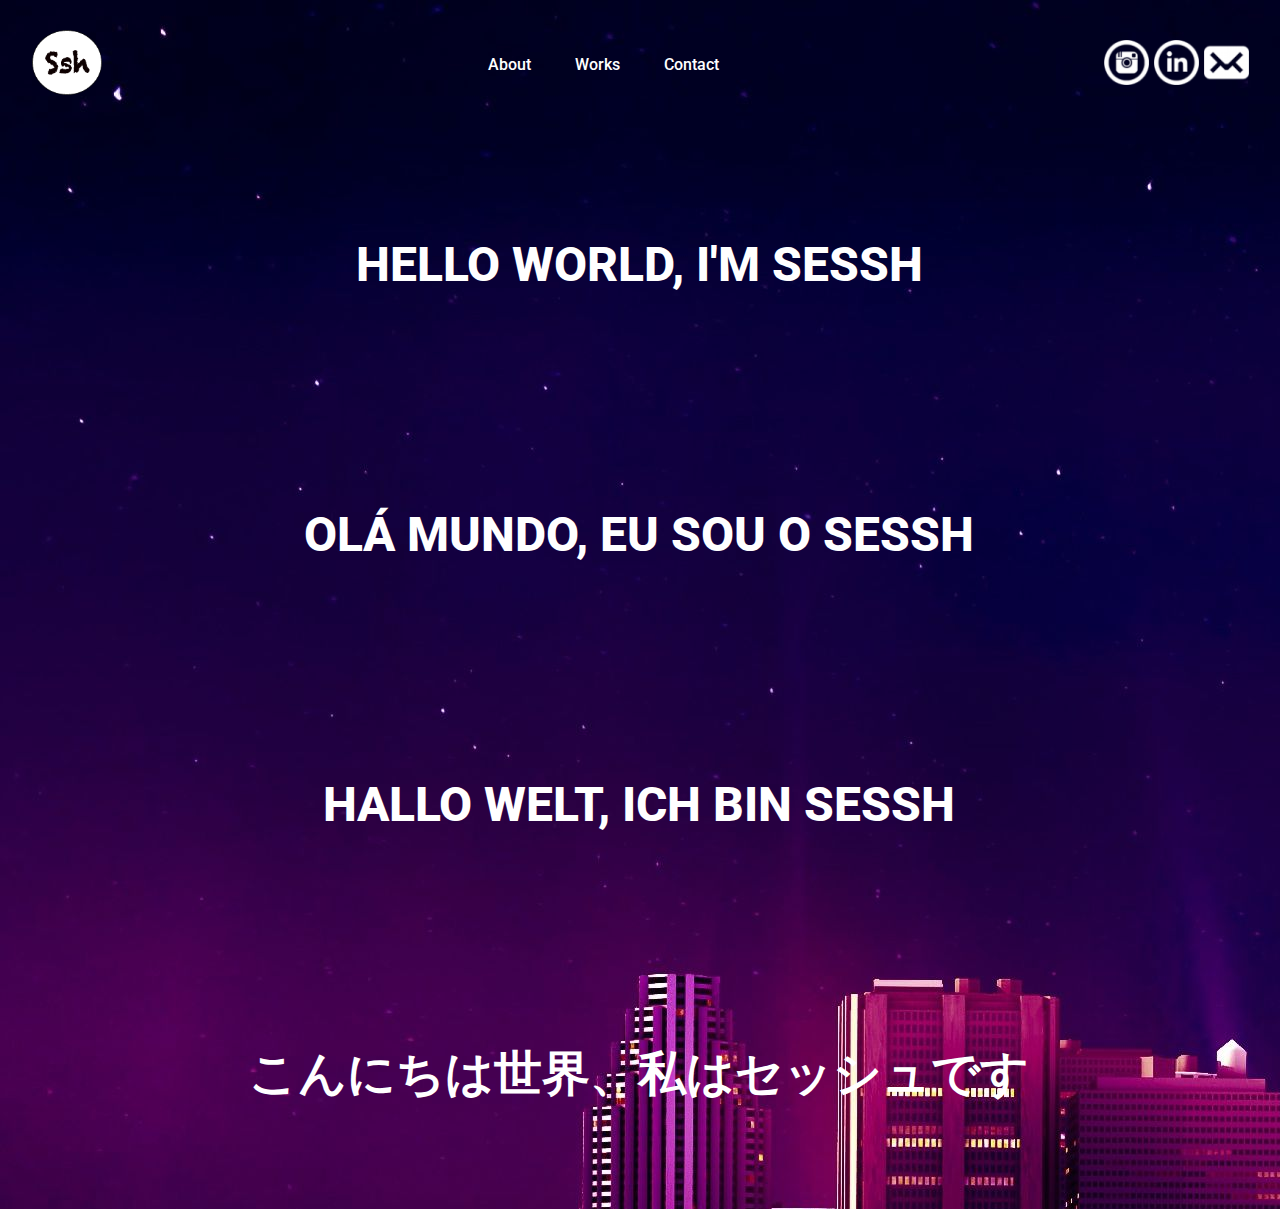
==== index.html @ ea492f53 "osso" ====
<!DOCTYPE html>
<html lang="en">

<head>
    <meta charset="UTF-8">
    <meta name="viewport" content="width=device-width, initial-scale=1.0">
    <title>Sessh's House</title>
    <link rel="stylesheet" href="css/style.css">

    <link rel="preconnect" href="https://fonts.gstatic.com">
    <link href="https://fonts.googleapis.com/css2?family=Roboto:wght@300;500;900&display=swap" rel="stylesheet">
</head>

<body>


    <header class="header">

        <a href="/index.html"><img class="logo" src="img/sessh-logo.png" alt="sessh-logo"></a>


        <!--começo da nav-bar-->

        <nav class="nav-bar">
            <ul>
                <li><a href="/about.html">About</a></li>
                <li><a href="https://github.com/areyousessh">Works</a></li>
                <li><a href="https://wa.me/message/VROEH55DDPFCD1">Contact</a></li>
            </ul>
        </nav>


        <!--fim da nav-bar-->


        <!--começo da social-bar-->

        <div class="social-media">
            <a class="insta" href="https://www.instagram.com/sesshtech/" target="blank"><img src="img/instalogo.png"
                    width="45" height="45" alt="insta-logo"></a>
            <a class="link" href="https://www.linkedin.com/in/gustavo-henrique-alves-dos-santos-7a57a7122/"
                target="blank"><img src="img/linklogo.png" width="45" height="45" alt="linkedin-logo"></a>
            <a class="mail" href="mailto:gusalvescontato@gmail.com" target="blank"><img src="img/gmaillogo.png"
                    width="45" height="45" alt="email-logo"></a>


        </div>

        <!--fim da social-bar-->



    </header>

    <!--Multi-language hello-->




    <p class="typewriter">Hello world, I'm Sessh</p>
    <p class="typewriter2">Olá mundo, eu sou o Sessh</p>
    <p class="typewriter3">Hallo Welt, ich bin Sessh</p>
    <p class="typewriter4">こんにちは世界、私はセッシュです</p>


</body>

</html>
---- css/style.css ----
* {
    margin: 0;
    padding: 0;

}


body {
    background-image: url(/img/tokyo.jpg);


}

li,
a,
img {
    font-family: 'Roboto', sans-serif;
    font-weight: 500;
    font-size: 16px;
    color: rgba(255, 255, 255);
    text-decoration: none;
}

header {
    display: flex;
    justify-content: space-between;
    align-items: center;
    padding: 30px;
}



.logo {
    cursor: pointer;

}

.nav-bar {
    list-style: none;
    background-color: transparent;

}

.nav-bar li {
    display: inline-block;
    padding: 0px 20px;
    text-decoration: none;
}

.nav-bar a {
    text-decoration: none;
}

.nav-bar li a {
    transition: all 0.3s ease 0s;
}

.nav-bar li a:hover {
    color: #0088a9;
}


.social-media {
    display: flex;
    align-items: center;
    justify-content: space-between;
    margin-right: 1px;
    list-style: none;
}

.insta {
    padding-right: 5px;
}

.link {
    padding-right: 5px;
}


.logo {
    width: 70px;
    height: 65px;
    margin-left: 2px;
    list-style: none;
}

p {
    margin: 0;
}

.typewriter {
    font-family: 'Roboto', sans-serif;
    color: rgba(255, 255, 255);
    text-decoration: none;
    font-weight: 800;
    font-size: 3rem;
    text-transform: uppercase;
    height: 30vh;
    display: flex;
    justify-content: center;
    align-items: center;
    border-right: 2px solid transparent;
    margin: 0 auto;
    white-space: nowrap;
    overflow: hidden;
}


.typewriter2 {
    font-family: 'Roboto', sans-serif;
    color: rgba(255, 255, 255);
    text-decoration: none;
    font-weight: 800;
    font-size: 3rem;
    text-transform: uppercase;
    height: 30vh;
    display: flex;
    justify-content: center;
    align-items: center;
    border-right: 2px solid transparent;
    margin: 0 auto;
    white-space: nowrap;
    overflow: hidden;
}

.typewriter3 {
    font-family: 'Roboto', sans-serif;
    color: rgba(255, 255, 255);
    text-decoration: none;
    font-weight: 800;
    font-size: 3rem;
    text-transform: uppercase;
    height: 30vh;
    display: flex;
    justify-content: center;
    align-items: center;
    border-right: 2px solid transparent;
    margin: 0 auto;
    white-space: nowrap;
    overflow: hidden;
}

.typewriter4 {
    font-family: 'Roboto', sans-serif;
    color: rgba(255, 255, 255);
    text-decoration: none;
    font-weight: 800;
    font-size: 3rem;
    text-transform: uppercase;
    height: 30vh;
    display: flex;
    justify-content: center;
    align-items: center;
    border-right: 2px solid transparent;
    margin: 0 auto;
    white-space: nowrap;
    overflow: hidden;
}


.typewriter {
    animation: blinkCursor 500ms steps(40) infinite normal, typewriter 6s steps(40) 2s normal both;
}

@keyframes typewriter {
    from {
        width: 0;
    }

    to {
        width: 18em;
    }
}

@keyframes blinkCursor {
    from {
        border-right-color: transparent;
    }

    to {
        border-right-color: transparent;
    }
}


.typewriter2 {
    animation: blinkCursor 500ms steps(40) infinite normal, typewriter 6s steps(40) 2s normal both;
}

@keyframes typewriter2 {
    from {
        width: 0;
    }

    to {
        width: 18em;
    }
}

@keyframes blinkCursor {
    from {
        border-right-color: transparent;
    }

    to {
        border-right-color: transparent;
    }
}


.typewriter3 {
    animation: blinkCursor 500ms steps(40) infinite normal, typewriter 6s steps(40) 2s normal both;
}

@keyframes typewriter3 {
    from {
        width: 0;
    }

    to {
        width: 18em;
    }
}

@keyframes blinkCursor {
    from {
        border-right-color: transparent;
    }

    to {
        border-right-color: transparent;
    }
}


.typewriter4 {
    animation: blinkCursor 500ms steps(40) infinite normal, typewriter 6s steps(40) 2s normal both;
}

@keyframes typewriter4 {
    from {
        width: 0;
    }

    to {
        width: 18em;
    }
}

@keyframes blinkCursor {
    from {
        border-right-color: transparent;
    }

    to {
        border-right-color: transparent;
    }
}
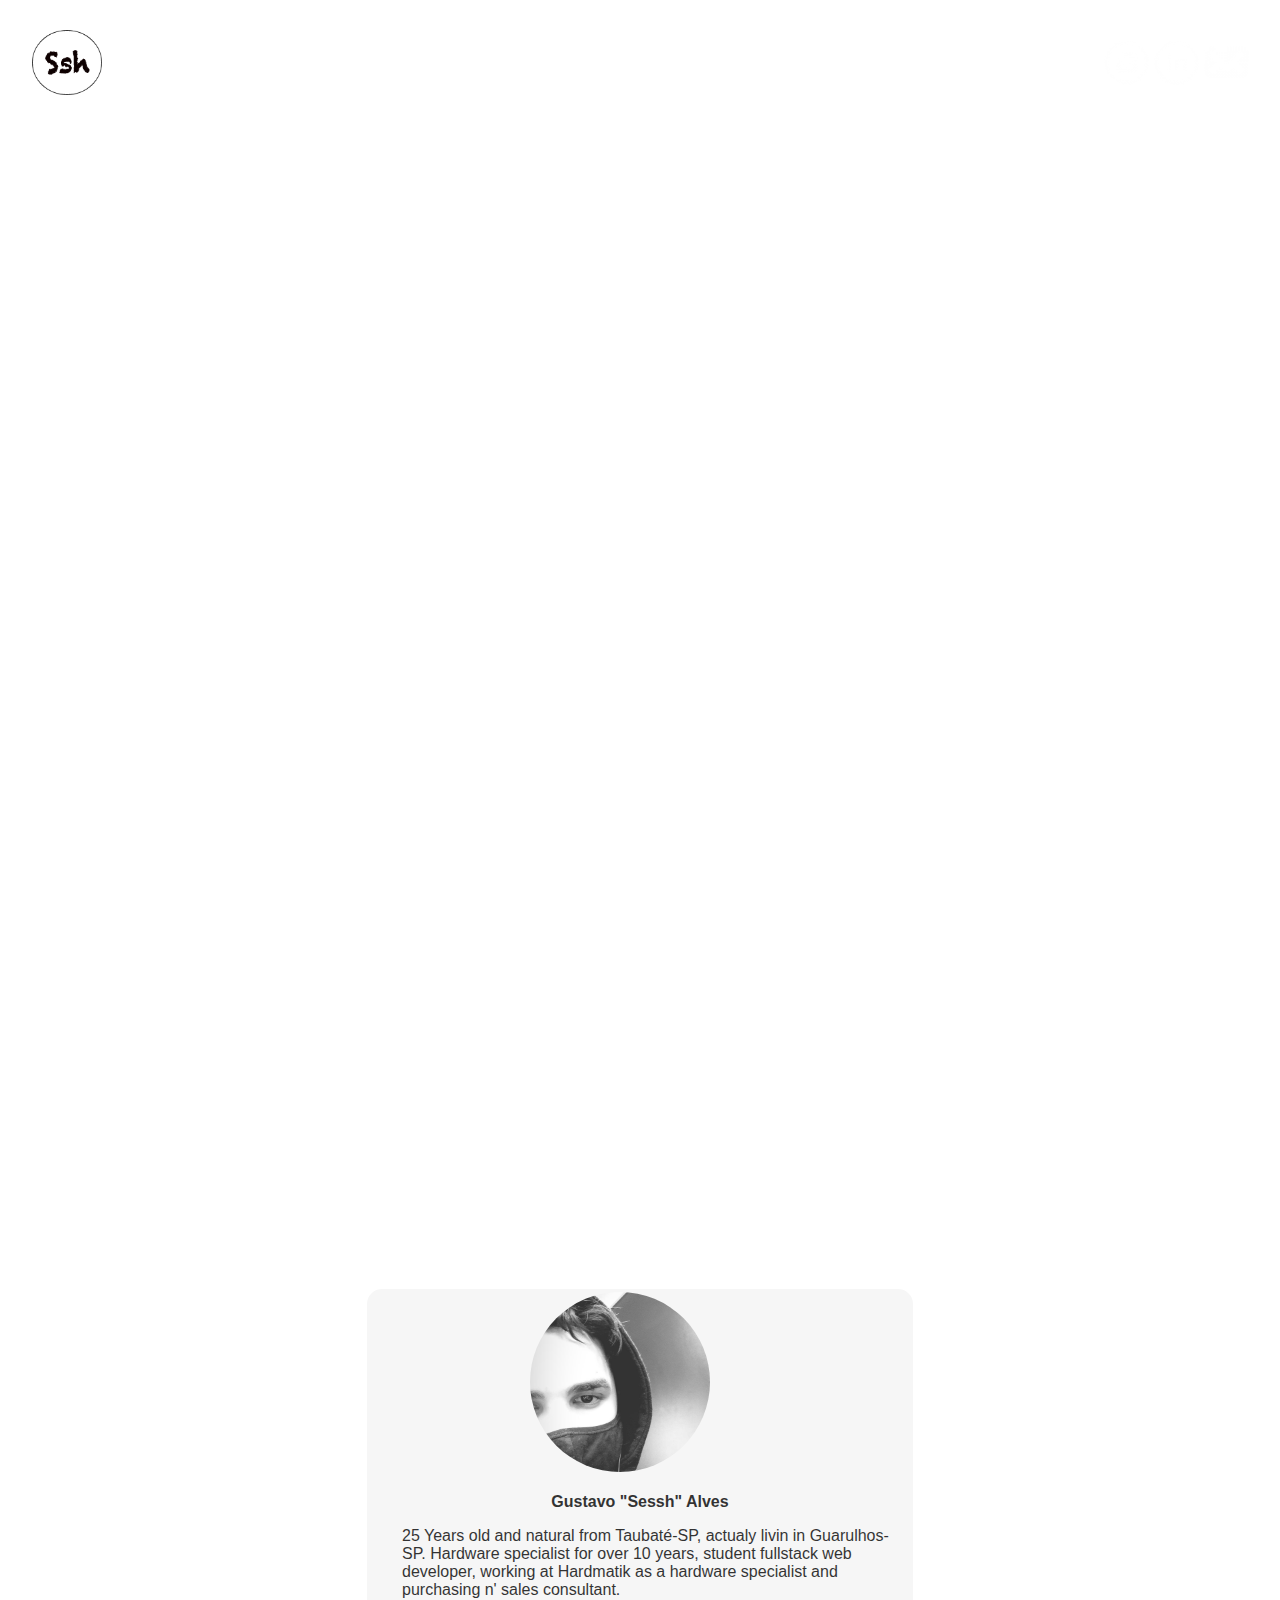
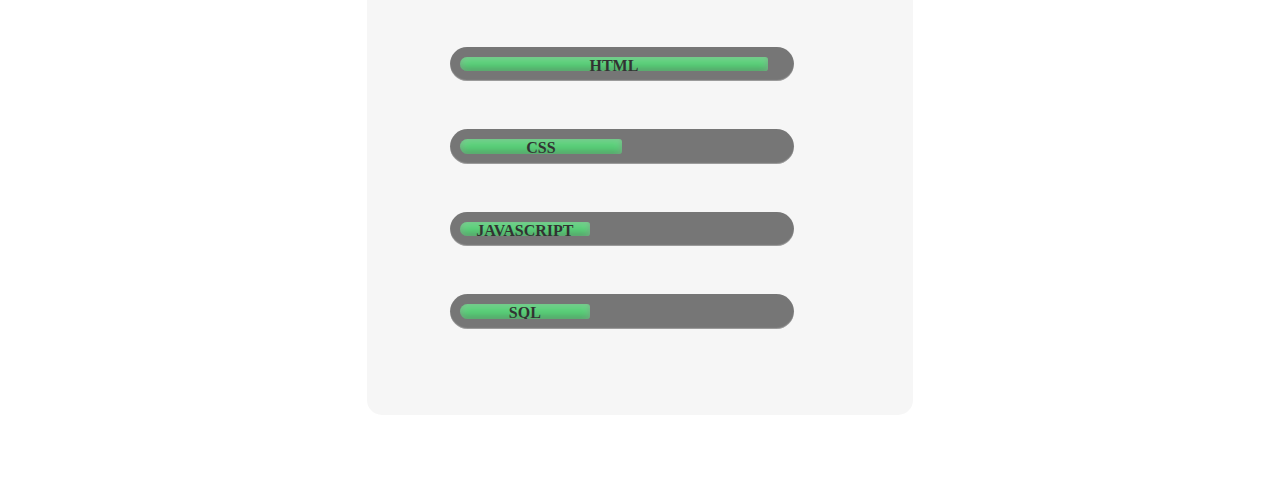
==== commit 74bd86bb: "finaly" ====
--- a/index.html
+++ b/index.html
@@ -23,7 +23,7 @@
 
         <nav class="nav-bar">
             <ul>
-                <li><a href="/about.html">About</a></li>
+                <li><a href="#box">About</a></li>
                 <li><a href="https://github.com/areyousessh">Works</a></li>
                 <li><a href="https://wa.me/message/VROEH55DDPFCD1">Contact</a></li>
             </ul>
@@ -63,6 +63,39 @@
     <p class="typewriter4">こんにちは世界、私はセッシュです</p>
 
 
+<section class="text-box">
+    
+        <img class="my-photo" src="/img/perfil.jpg">
+        <h3>Gustavo "Sessh" Alves <a name="box"></a></h3>
+        <div class="text"> 25 Years old and natural from Taubaté-SP, actualy livin in Guarulhos-SP.
+            Hardware specialist for over 10 years, student fullstack web developer,
+            working at Hardmatik as a hardware specialist and purchasing n' sales consultant.
+        </div>
+
+
+        <div class="meter-html">
+            <span style="width: 95%">HTML</span>
+        </div>
+
+        <div class="meter-css">
+            <span style="width: 50%">CSS</span>
+        </div>
+
+        <div class="meter-java">
+            <span style="width: 40%">JAVASCRIPT</span>
+        </div>
+
+        <div class="meter-sql">
+            <span style="width: 40%">SQL</span>
+        </div>
+
+
+    </section>
+
+
+</body>
+
+
 </body>
 
 </html>--- a/css/style.css
+++ b/css/style.css
@@ -6,7 +6,8 @@
 
 
 body {
-    background-image: url(/img/tokyo.jpg);
+    background-image: url(https://wallpapercave.com/wp/wp3102483.jpg);
+    background-image: no-repeat;
 
 
 }
@@ -255,4 +256,192 @@
     to {
         border-right-color: transparent;
     }
+}
+
+
+.text-box {
+    border-radius: 15px;
+    border: whitesmoke solid;
+    background: whitesmoke;
+    width: 60vh;
+    height: 80vh;
+    position: relative;
+    opacity: 80%;
+    margin: 5rem auto;
+
+}
+
+.text-box h3 {
+    color: black;
+    font-family: 'Noto Sans JP', sans-serif;
+    font-size: 1em;
+    margin: 1rem 10rem;
+}
+
+.my-photo {
+    width: 20vh;
+    height: 20vh;
+    position: relative;
+    margin-left: 10rem;
+    border-radius: 150px;
+
+}
+
+.text {
+    margin-left: 2rem;
+    color: black;
+    font-family: 'Noto Sans JP', sans-serif;
+}
+
+
+.text-box h3 {
+    text-align: center;
+}
+
+.skills h2 {
+    font-family: 'Noto Sans JP', sans-serif;
+    margin: 1rem;
+    text-align: center;
+    font-weight: 500;
+}
+
+.meter-html {
+    height: 2%;
+    width: 60%;
+    margin-left: 5rem;
+    margin-top: 3rem;
+    font-weight: 600;
+    text-align: center;
+    position: relative;
+    background: #555;
+    -moz-border-radius: 25px;
+    -webkit-border-radius: 25px;
+    border-radius: 25px;
+    padding: 10px;
+    box-shadow: inset 0 -1px 1px rgba(255, 255, 255, 0.3);
+}
+
+.meter-html span {
+    display: block;
+    height: 100%;
+    border-top-right-radius: 8px;
+    border-bottom-right-radius: 8px;
+    border-top-left-radius: 20px;
+    border-bottom-left-radius: 20px;
+    background-color: rgb(43, 194, 83);
+    background-image: linear-gradient(center bottom,
+            rgb(43, 194, 83) 95%,
+            rgb(84, 248, 84) 69%);
+
+    box-shadow:
+        inset 0 2px 9px rgba(255, 255, 255, 0.3),
+        inset 0 -2px 6px rgba(0, 0, 0, 0.4);
+    position: relative;
+    overflow: hidden;
+}
+
+
+.meter-css {
+    height: 2%;
+    width: 60%;
+    margin-left: 5rem;
+    margin-top: 3rem;
+    font-weight: 600;
+    text-align: center;
+    position: relative;
+    background: #555;
+    -moz-border-radius: 25px;
+    -webkit-border-radius: 25px;
+    border-radius: 25px;
+    padding: 10px;
+    box-shadow: inset 0 -1px 1px rgba(255, 255, 255, 0.3);
+}
+
+.meter-css span {
+    display: block;
+    height: 100%;
+    border-top-right-radius: 8px;
+    border-bottom-right-radius: 8px;
+    border-top-left-radius: 20px;
+    border-bottom-left-radius: 20px;
+    background-color: rgb(43, 194, 83);
+    background-image: linear-gradient(center bottom,
+            rgb(43, 194, 83) 95%,
+            rgb(84, 248, 84) 69%);
+
+    box-shadow:
+        inset 0 2px 9px rgba(255, 255, 255, 0.3),
+        inset 0 -2px 6px rgba(0, 0, 0, 0.4);
+    position: relative;
+    overflow: hidden;
+}
+
+.meter-java {
+    height: 2%;
+    width: 60%;
+    margin-left: 5rem;
+    margin-top: 3rem;
+    font-weight: 600;
+    text-align: center;
+    position: relative;
+    background: #555;
+    -moz-border-radius: 25px;
+    -webkit-border-radius: 25px;
+    border-radius: 25px;
+    padding: 10px;
+    box-shadow: inset 0 -1px 1px rgba(255, 255, 255, 0.3);
+}
+
+.meter-java span {
+    display: block;
+    height: 100%;
+    border-top-right-radius: 8px;
+    border-bottom-right-radius: 8px;
+    border-top-left-radius: 20px;
+    border-bottom-left-radius: 20px;
+    background-color: rgb(43, 194, 83);
+    background-image: linear-gradient(center bottom,
+            rgb(43, 194, 83) 95%,
+            rgb(84, 248, 84) 69%);
+
+    box-shadow:
+        inset 0 2px 9px rgba(255, 255, 255, 0.3),
+        inset 0 -2px 6px rgba(0, 0, 0, 0.4);
+    position: relative;
+    overflow: hidden;
+}
+
+.meter-sql {
+    height: 2%;
+    width: 60%;
+    margin-left: 5rem;
+    margin-top: 3rem;
+    font-weight: 600;
+    text-align: center;
+    position: relative;
+    background: #555;
+    -moz-border-radius: 25px;
+    -webkit-border-radius: 25px;
+    border-radius: 25px;
+    padding: 10px;
+    box-shadow: inset 0 -1px 1px rgba(255, 255, 255, 0.3);
+}
+
+.meter-sql span {
+    display: block;
+    height: 100%;
+    border-top-right-radius: 8px;
+    border-bottom-right-radius: 8px;
+    border-top-left-radius: 20px;
+    border-bottom-left-radius: 20px;
+    background-color: rgb(43, 194, 83);
+    background-image: linear-gradient(center bottom,
+            rgb(43, 194, 83) 95%,
+            rgb(84, 248, 84) 69%);
+
+    box-shadow:
+        inset 0 2px 9px rgba(255, 255, 255, 0.3),
+        inset 0 -2px 6px rgba(0, 0, 0, 0.4);
+    position: relative;
+    overflow: hidden;
 }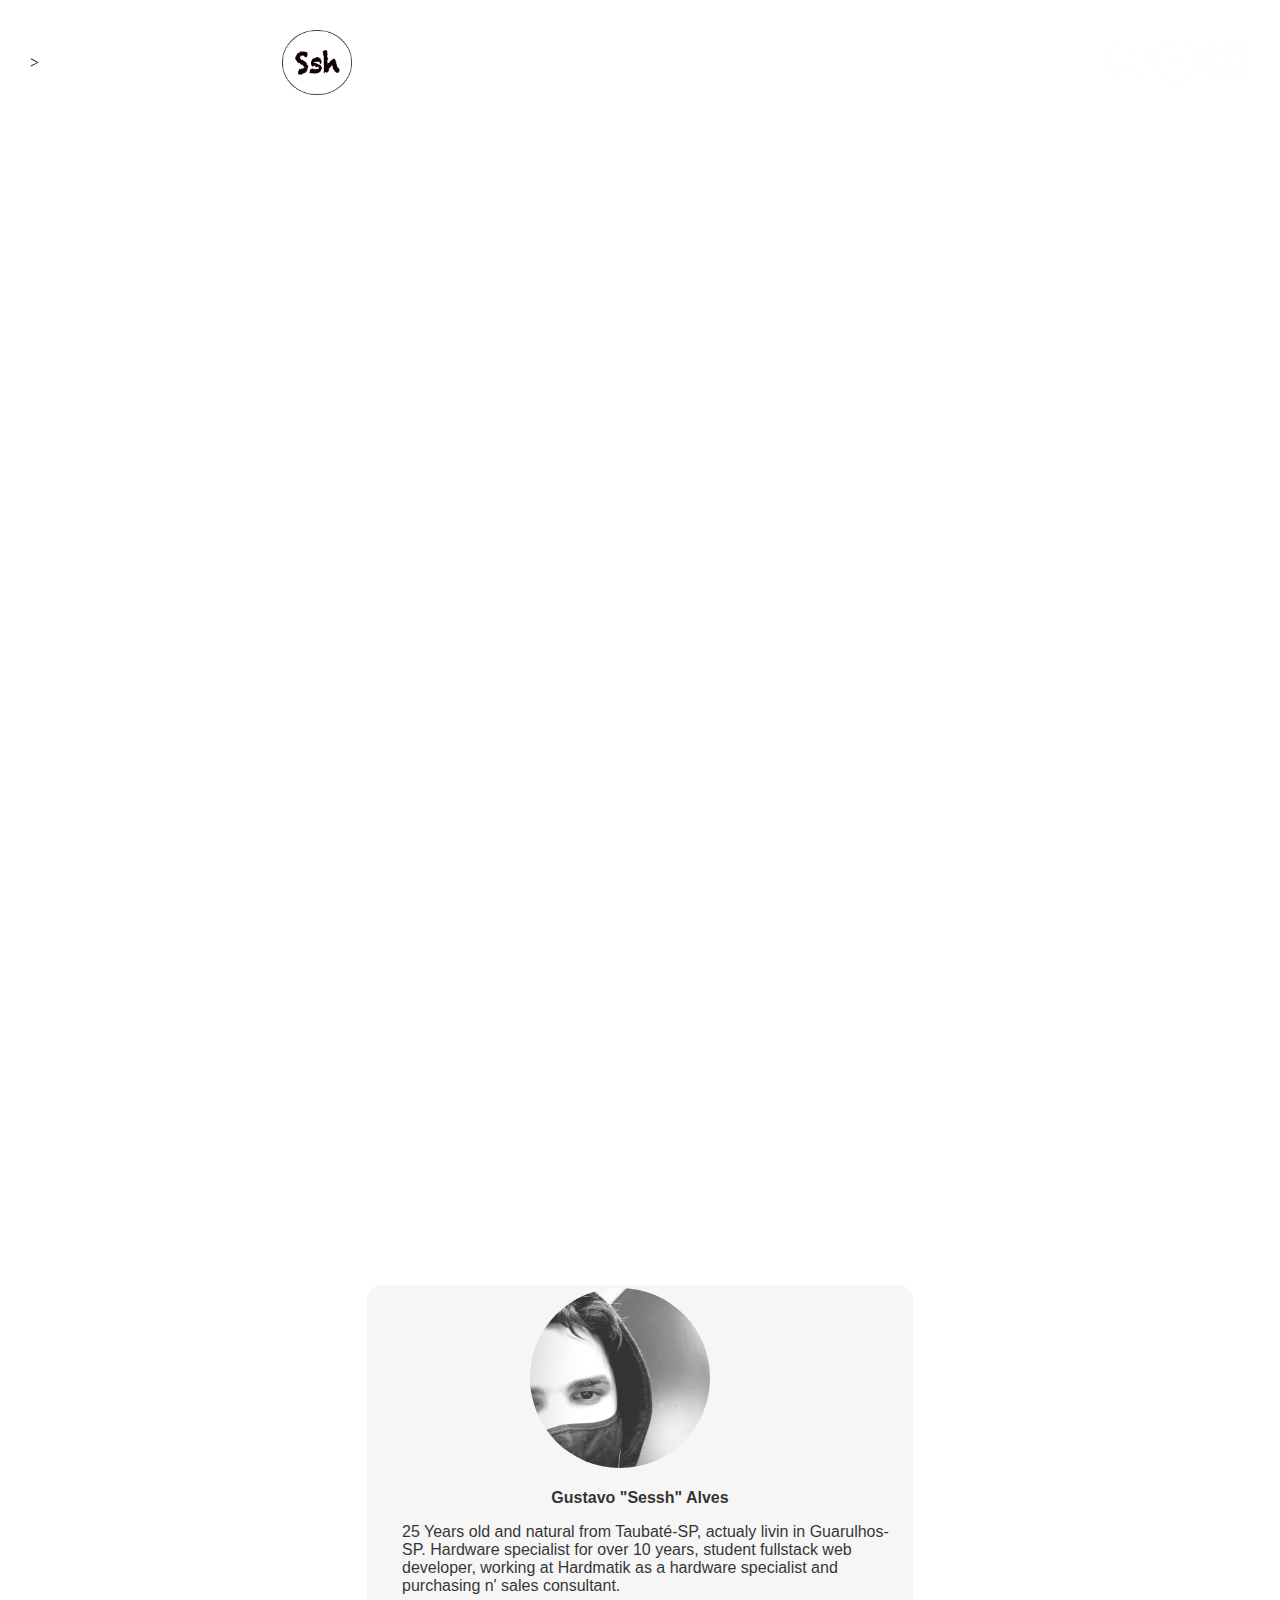
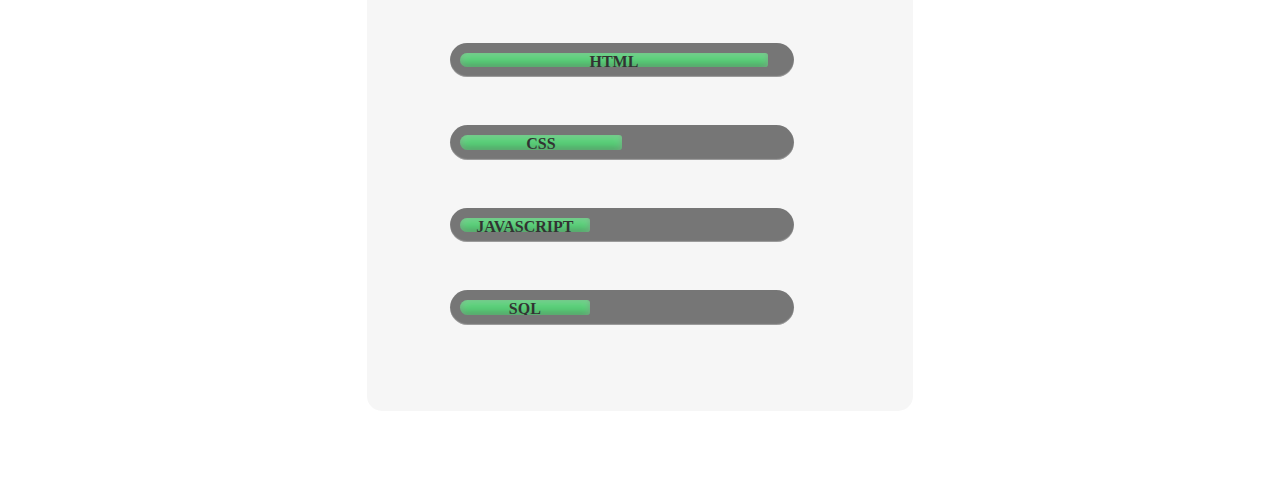
==== commit efeb98d3: "finish" ====
--- a/index.html
+++ b/index.html
@@ -16,7 +16,7 @@
 
     <header class="header">
 
-        <a href="/index.html"><img class="logo" src="img/sessh-logo.png" alt="sessh-logo"></a>
+       ><img class="logo" src="img/sessh-logo.png" alt="sessh-logo">
 
 
         <!--começo da nav-bar-->
@@ -27,7 +27,7 @@
                 <li><a href="https://github.com/areyousessh">Works</a></li>
                 <li><a href="https://wa.me/message/VROEH55DDPFCD1">Contact</a></li>
             </ul>
-        </nav>
+       </nav>
 
 
         <!--fim da nav-bar-->
@@ -57,7 +57,7 @@
 
 
 
-    <p class="typewriter">Hello world, I'm Sessh</p>
+    <p class="typewriter">Hello world, I'm Sessh </p>
     <p class="typewriter2">Olá mundo, eu sou o Sessh</p>
     <p class="typewriter3">Hallo Welt, ich bin Sessh</p>
     <p class="typewriter4">こんにちは世界、私はセッシュです</p>
@@ -65,7 +65,7 @@
 
 <section class="text-box">
     
-        <img class="my-photo" src="/img/perfil.jpg">
+        <img class="my-photo" src="img/perfil.jpg">
         <h3>Gustavo "Sessh" Alves <a name="box"></a></h3>
         <div class="text"> 25 Years old and natural from Taubaté-SP, actualy livin in Guarulhos-SP.
             Hardware specialist for over 10 years, student fullstack web developer,
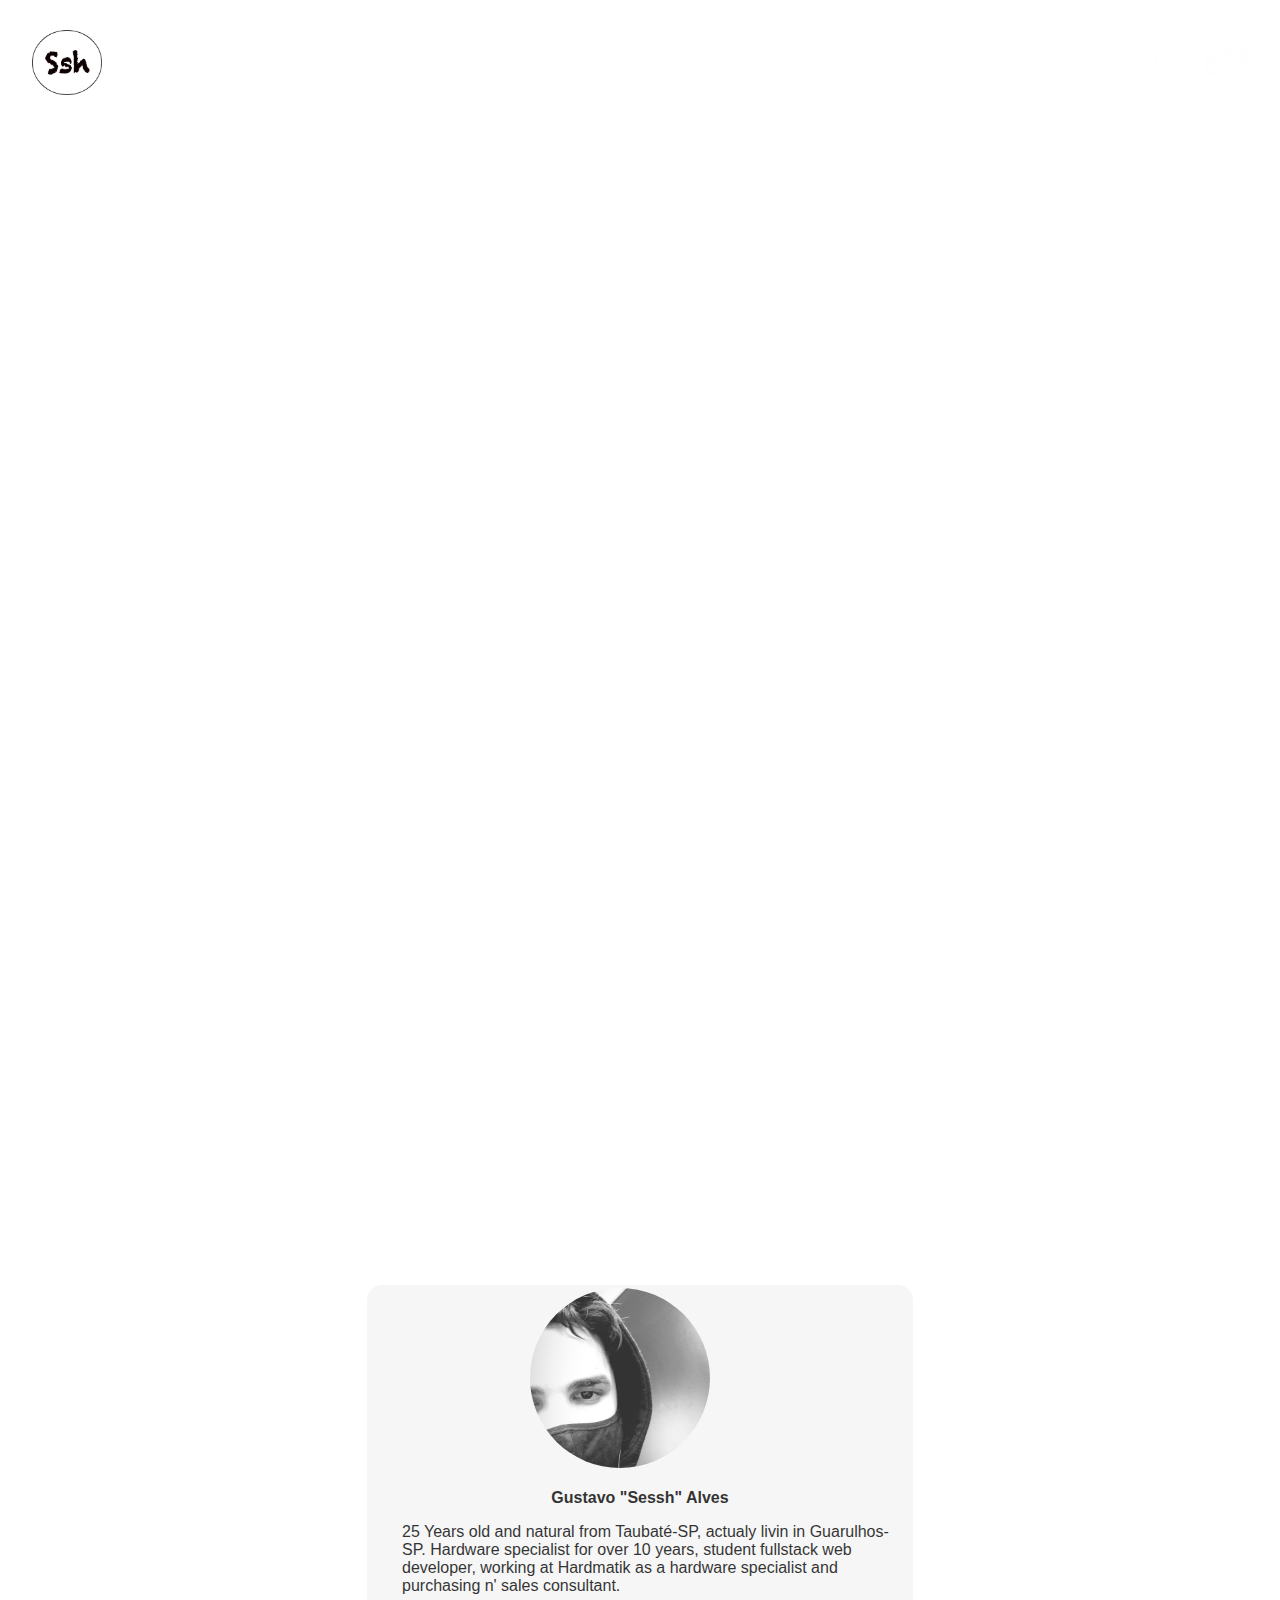
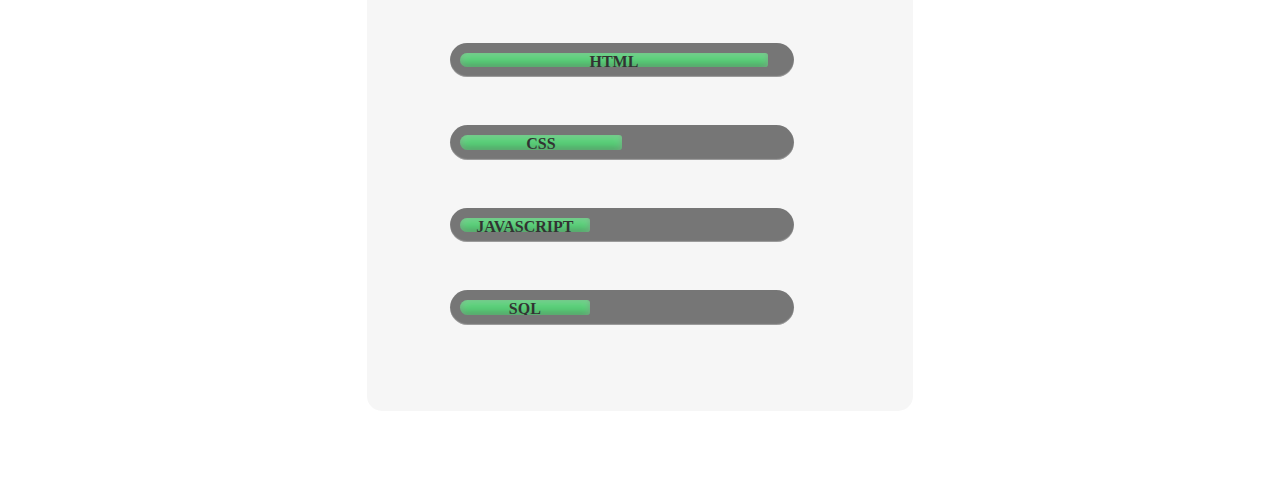
==== commit 70fef030: "finish" ====
--- a/index.html
+++ b/index.html
@@ -16,7 +16,7 @@
 
     <header class="header">
 
-       ><img class="logo" src="img/sessh-logo.png" alt="sessh-logo">
+       <img class="logo" src="img/sessh-logo.png" alt="sessh-logo">
 
 
         <!--começo da nav-bar-->
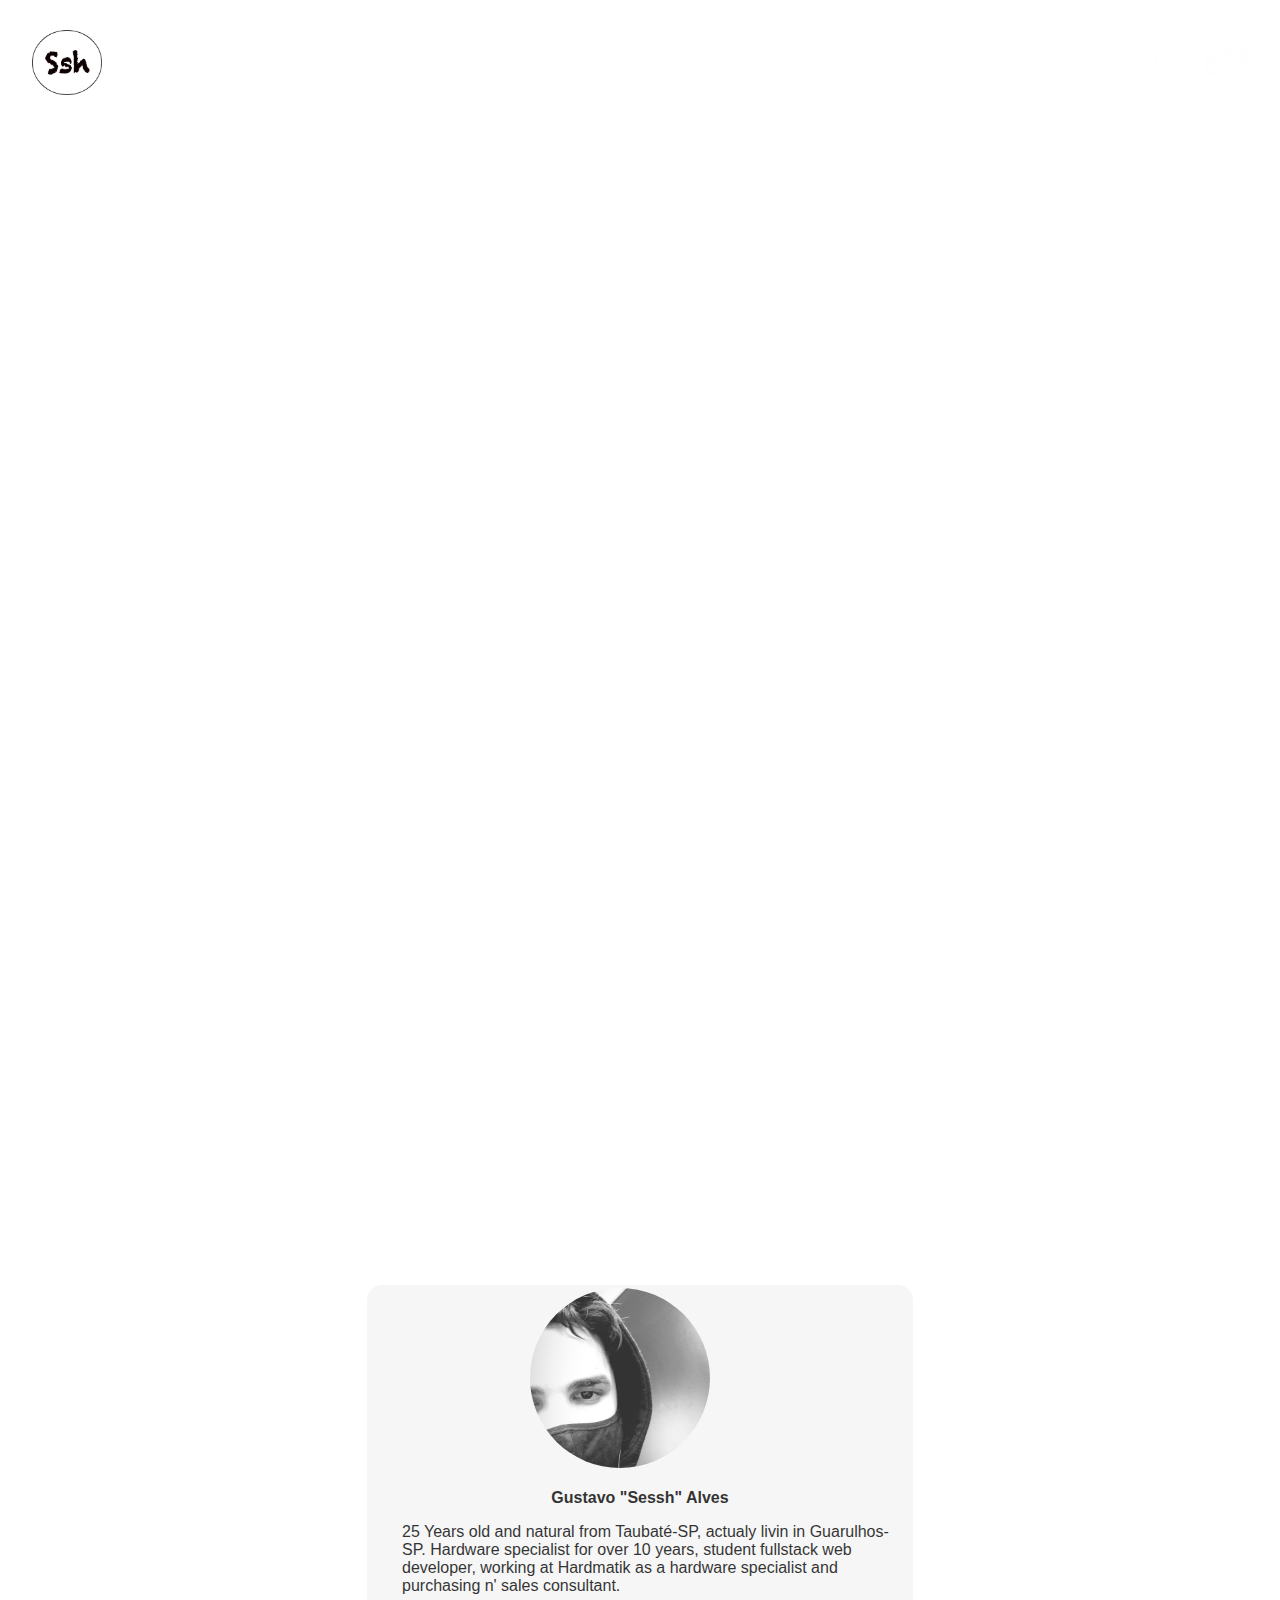
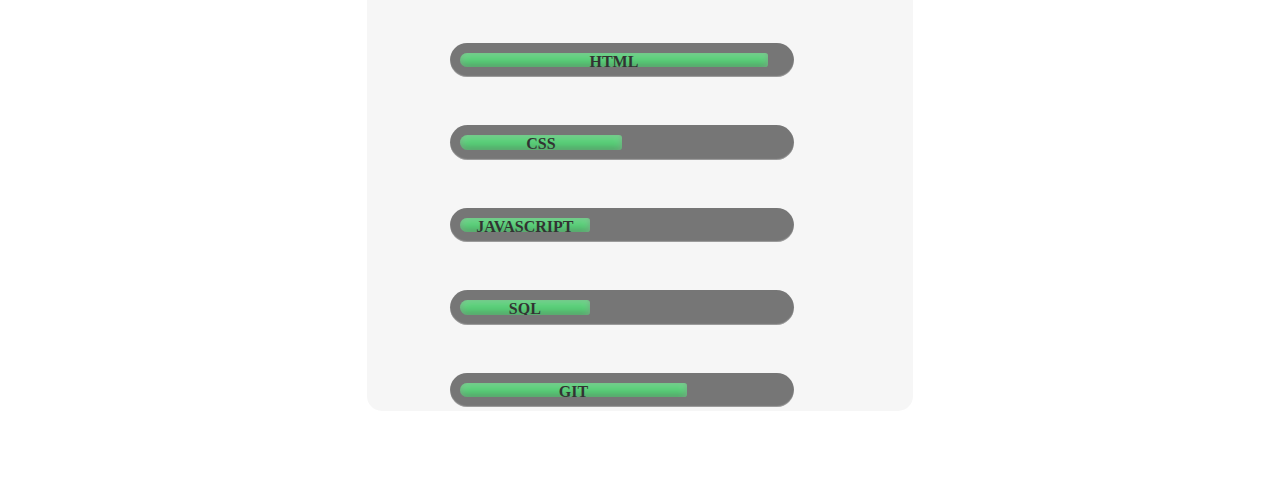
==== commit b90e1b37: "fix" ====
--- a/index.html
+++ b/index.html
@@ -6,6 +6,7 @@
     <meta name="viewport" content="width=device-width, initial-scale=1.0">
     <title>Sessh's House</title>
     <link rel="stylesheet" href="css/style.css">
+    <link rel="icon" href="https://image.freepik.com/vetores-gratis/ilustracao-em-vetor-mascara-hanya-japao-para-design-de-camiseta-ou-logotipo-esport_118498-18.jpg">
 
     <link rel="preconnect" href="https://fonts.gstatic.com">
     <link href="https://fonts.googleapis.com/css2?family=Roboto:wght@300;500;900&display=swap" rel="stylesheet">
@@ -89,6 +90,11 @@
             <span style="width: 40%">SQL</span>
         </div>
 
+        <div class="meter-git">
+            <span style="width: 70%">GIT</span>
+        </div>
+
+
 
     </section>
 
--- a/css/style.css
+++ b/css/style.css
@@ -444,4 +444,41 @@
         inset 0 -2px 6px rgba(0, 0, 0, 0.4);
     position: relative;
     overflow: hidden;
+}
+
+
+
+.meter-git {
+    height: 2%;
+    width: 60%;
+    margin-left: 5rem;
+    margin-top: 3rem;
+    font-weight: 600;
+    text-align: center;
+    position: relative;
+    background: #555;
+    -moz-border-radius: 25px;
+    -webkit-border-radius: 25px;
+    border-radius: 25px;
+    padding: 10px;
+    box-shadow: inset 0 -1px 1px rgba(255, 255, 255, 0.3);
+}
+
+.meter-git span {
+    display: block;
+    height: 100%;
+    border-top-right-radius: 8px;
+    border-bottom-right-radius: 8px;
+    border-top-left-radius: 20px;
+    border-bottom-left-radius: 20px;
+    background-color: rgb(43, 194, 83);
+    background-image: linear-gradient(center bottom,
+            rgb(43, 194, 83) 95%,
+            rgb(84, 248, 84) 69%);
+
+    box-shadow:
+        inset 0 2px 9px rgba(255, 255, 255, 0.3),
+        inset 0 -2px 6px rgba(0, 0, 0, 0.4);
+    position: relative;
+    overflow: hidden;
 }